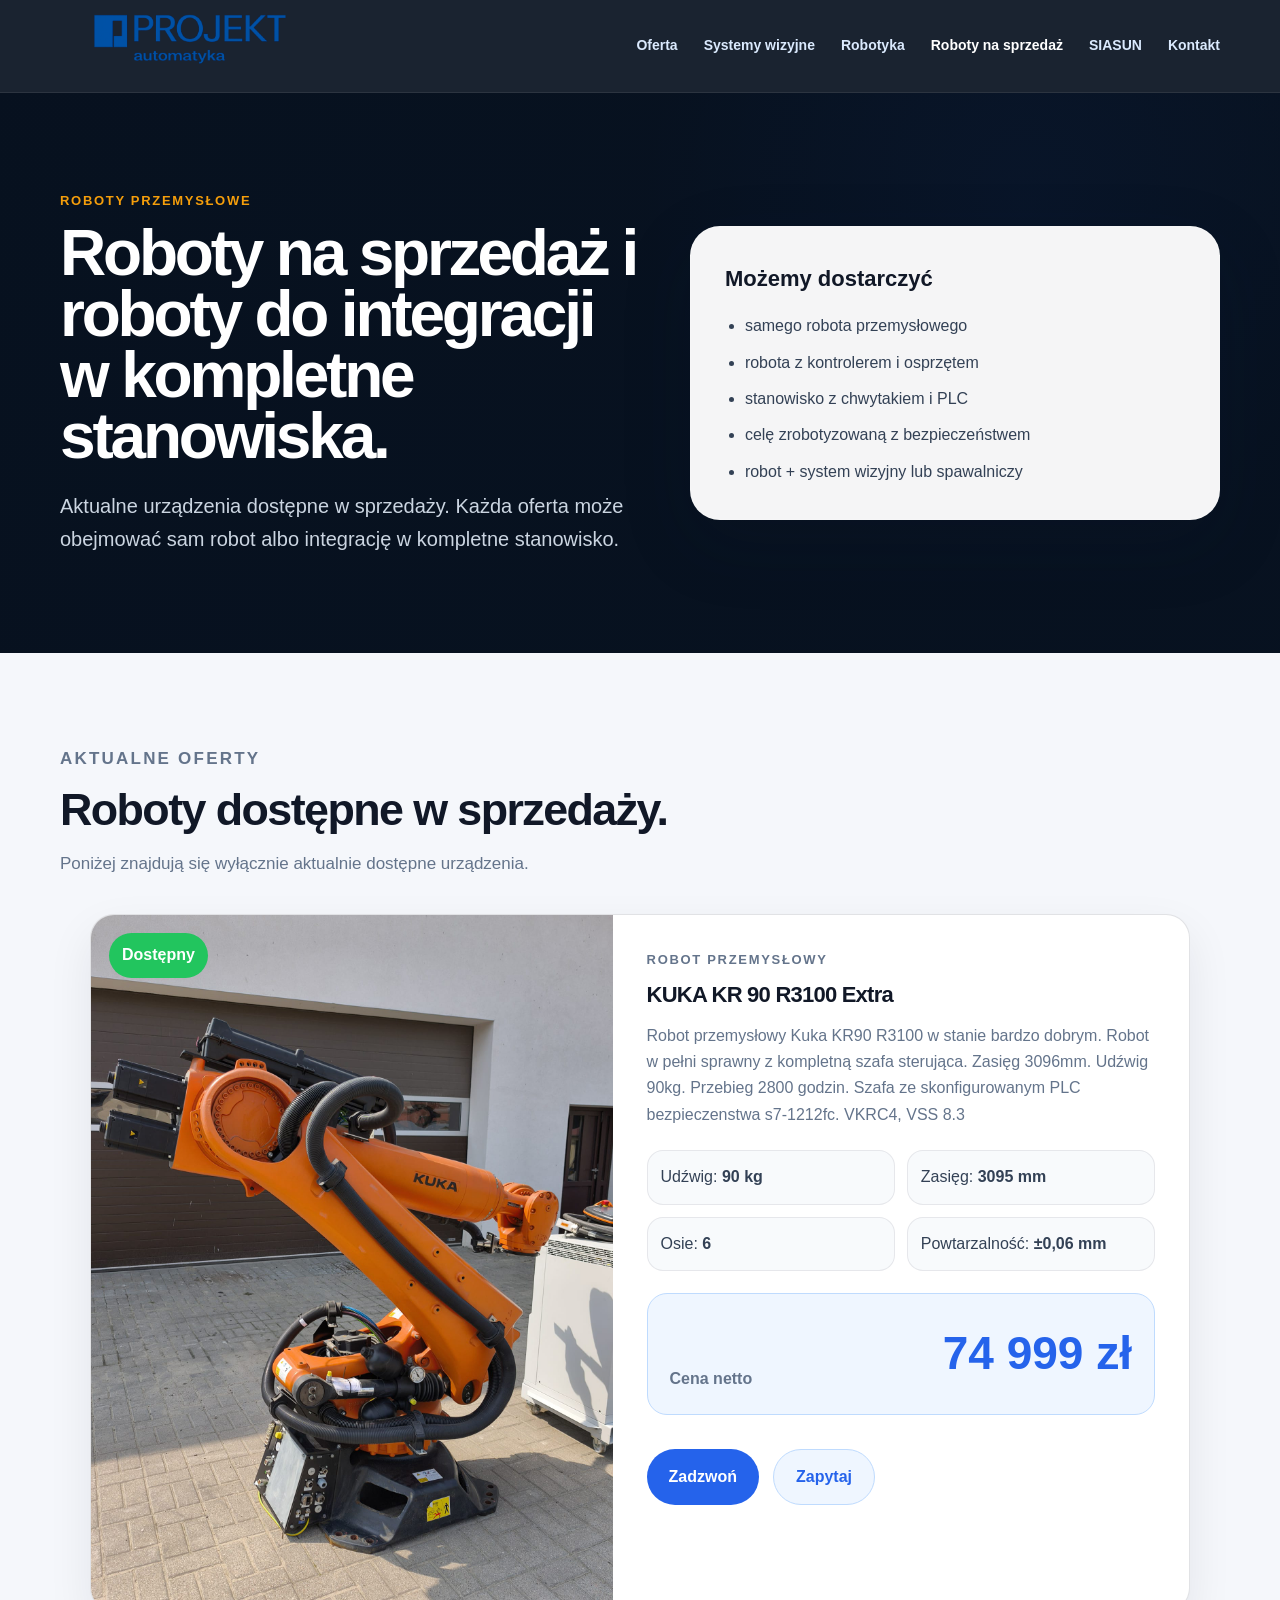
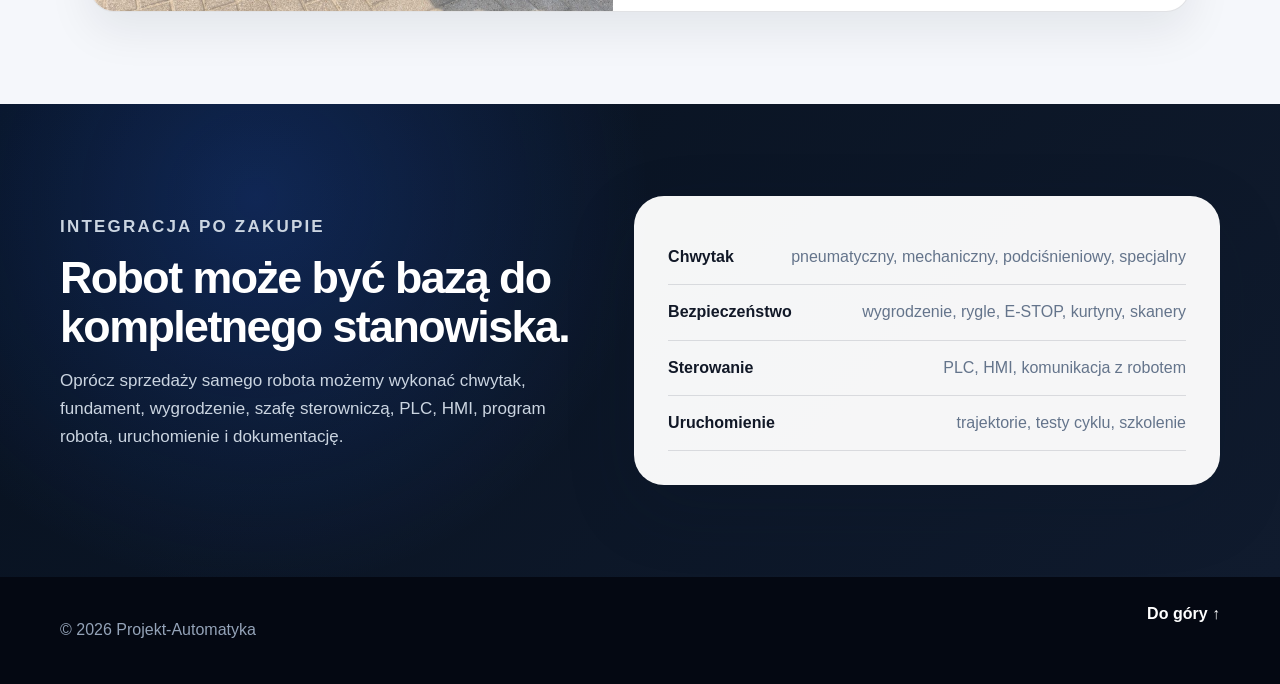
==== roboty.html @ c21eab62 "Pierwsza wersja strony" ====
<!DOCTYPE html>
<html lang="pl">
<head>
  <meta charset="UTF-8" />
  <meta name="viewport" content="width=device-width, initial-scale=1.0" />
  <title>Roboty na sprzedaż | KUKA KR 90 R3100 Extra | Projekt-Automatyka</title>
  <meta name="description" content="Roboty przemysłowe na sprzedaż i integracja robotów w kompletne stanowiska. KUKA KR 90 R3100 Extra 74 999 zł netto." />
  <link rel="stylesheet" href="css/main-v6.css" />
</head>

<body>
<header class="site-header">
  <div class="container header-inner">
    <a class="brand-new" href="index.html">
      <img src="img/logo-projekt-automatyka.png" alt="Projekt-Automatyka">
    </a>

    <button class="menu-button" aria-label="Menu" aria-expanded="false">
      <span></span>
      <span></span>
      <span></span>
    </button>

    <nav class="main-nav">
      <a class="" href="index.html#oferta">Oferta</a>
      <a class="" href="systemy-wizyjne.html">Systemy wizyjne</a>
      <a class="" href="robotyka.html">Robotyka</a>
      <a class="active" href="roboty.html">Roboty na sprzedaż</a>
      <a class="" href="siasun.html">SIASUN</a>
      <a class="" href="index.html#kontakt">Kontakt</a>
    </nav>
  </div>
</header>

<main id="start">
  <section class="subhero">
    <div class="container subhero-grid">
      <div>
        <p class="label">Roboty przemysłowe</p>
        <h1>Roboty na sprzedaż i roboty do integracji w kompletne stanowiska.</h1>
        <p class="hero-text">
          Aktualne urządzenia dostępne w sprzedaży. Każda oferta może obejmować sam robot albo integrację w kompletne stanowisko.
        </p>
      </div>

      <div class="subhero-card">
        <p class="panel-title">Możemy dostarczyć</p>
        <ul>
          <li>samego robota przemysłowego</li>
          <li>robota z kontrolerem i osprzętem</li>
          <li>stanowisko z chwytakiem i PLC</li>
          <li>celę zrobotyzowaną z bezpieczeństwem</li>
          <li>robot + system wizyjny lub spawalniczy</li>
        </ul>
      </div>
    </div>
  </section>

  <section class="section" id="lista-robotow">
    <div class="container">
      <div class="section-intro">
        <p class="label">Aktualne oferty</p>
        <h2>Roboty dostępne w sprzedaży.</h2>
        <p>
          Poniżej znajdują się wyłącznie aktualnie dostępne urządzenia.
        </p>
      </div>

      <div class="robot-market-grid">
        <article class="robot-card featured">
          <div class="robot-card-image">
            <img src="img/kuka-kr90-r3100.jpeg" alt="KUKA KR 90 R3100 Extra">
            <span class="badge">Dostępny</span>
          </div>
          <div class="robot-card-content">
            <p class="label">Robot przemysłowy</p>
            <h3>KUKA KR 90 R3100 Extra</h3>
            <p>
              Robot przemysłowy Kuka KR90 R3100 w stanie bardzo dobrym.

              Robot w pełni sprawny z kompletną szafa sterująca.
              Zasięg 3096mm. Udźwig 90kg.
              Przebieg 2800 godzin.
              Szafa ze skonfigurowanym PLC bezpieczenstwa s7-1212fc.
              VKRC4, VSS 8.3
            </p>

            <div class="mini-specs">
              <span>Udźwig: <strong>90 kg</strong></span>
              <span>Zasięg: <strong>3095 mm</strong></span>
              <span>Osie: <strong>6</strong></span>
              <span>Powtarzalność: <strong>±0,06 mm</strong></span>
            </div>

            <div class="robot-price">
              <span>Cena netto</span>
              <strong>74 999 zł</strong>
            </div>

            <div class="hero-actions">
              <a class="button button-primary" href="tel:+48660484533">Zadzwoń</a>
              <a class="button button-outline-dark" href="mailto:zwolicki@projekt-automatyka.pl?subject=KUKA%20KR90%20R3100%20Extra">Zapytaj</a>
            </div>
          </div>
        </article>
      </div>
    </div>
  </section>

  <section class="section section-dark">
    <div class="container split">
      <div>
        <p class="label">Integracja po zakupie</p>
        <h2>Robot może być bazą do kompletnego stanowiska.</h2>
        <p>
          Oprócz sprzedaży samego robota możemy wykonać chwytak, fundament, wygrodzenie,
          szafę sterowniczą, PLC, HMI, program robota, uruchomienie i dokumentację.
        </p>
      </div>

      <div class="feature-list">
        <div><strong>Chwytak</strong><span>pneumatyczny, mechaniczny, podciśnieniowy, specjalny</span></div>
        <div><strong>Bezpieczeństwo</strong><span>wygrodzenie, rygle, E-STOP, kurtyny, skanery</span></div>
        <div><strong>Sterowanie</strong><span>PLC, HMI, komunikacja z robotem</span></div>
        <div><strong>Uruchomienie</strong><span>trajektorie, testy cyklu, szkolenie</span></div>
      </div>
    </div>
  </section>

</main>

<footer class="footer">
    <div class="container footer-inner">
      <p>© 2026 Projekt-Automatyka</p>
      <a href="#start">Do góry ↑</a>
    </div>
  </footer>

  <script src="js/main.js"></script>
</body>
</html>
---- css/main-v6.css ----
/* Projekt-Automatyka — style.css */

:root {
  --dark: #07111f;
  --dark-2: #0d1b2f;
  --blue: #2563eb;
  --blue-2: #38bdf8;
  --orange: #f59e0b;
  --bg: #f5f7fb;
  --text: #111827;
  --muted: #64748b;
  --white: #ffffff;
  --border: rgba(15, 23, 42, 0.12);
  --shadow: 0 24px 70px rgba(15, 23, 42, 0.16);
  --radius: 24px;
}

* {
  box-sizing: border-box;
}

html {
  scroll-behavior: smooth;
}

body {
  margin: 0;
  font-family: Arial, Helvetica, sans-serif;
  color: var(--text);
  background: var(--bg);
  line-height: 1.65;
}

img {
  max-width: 100%;
}

a {
  color: inherit;
}

.container {
  width: min(1160px, calc(100% - 40px));
  margin: 0 auto;
}

.site-header {
  position: sticky;
  top: 0;
  z-index: 50;
  background: rgba(7, 17, 31, 0.92);
  backdrop-filter: blur(16px);
  border-bottom: 1px solid rgba(255,255,255,0.08);
}

.header-inner {
  min-height: 76px;
  display: flex;
  justify-content: space-between;
  align-items: center;
  gap: 24px;
}
.site-header {
  position: sticky;
  top: 0;
  z-index: 100;
  background: rgba(7,17,31,0.92);
  backdrop-filter: blur(16px);
  border-bottom: 1px solid rgba(255,255,255,0.08);
}

.header-inner {
  height: 92px;
  display: flex;
  align-items: center;
  justify-content: space-between;
}

.brand-new {
  display: flex;
  align-items: center;
  text-decoration: none;
}

.brand-new img {
  width: 260px;
  height: auto;
  display: block;
  object-fit: contain;
}

.main-nav {
  display: flex;
  align-items: center;
  gap: 42px;
}

.main-nav a {
  color: white;
  text-decoration: none;
  font-size: 18px;
  font-weight: 800;
  transition: opacity 0.2s ease;
}

.main-nav a:hover {
  opacity: 0.7;
}

.brand-logo {
  width: 86px;
  height: auto;
  display: block;
  object-fit: contain;
}

.brand-copy {
  display: grid;
  line-height: 1.1;
}

.brand-copy strong {
  font-size: 24px;
  font-weight: 900;
}

.brand-copy small {
  margin-top: 8px;
  color: #a7b4c8;
  font-size: 15px;
}

.brand-logo {
  width: 52px;
  height: 52px;
  object-fit: contain;
  display: block;
}

.brand strong {
  display: block;
  line-height: 1.1;
  font-size: 18px;
}

.brand small {
  display: block;
  margin-top: 4px;
  color: #a7b4c8;
  font-size: 12px;
}

.main-nav {
  display: flex;
  gap: 26px;
  align-items: center;
}

.main-nav a {
  color: #dbeafe;
  text-decoration: none;
  font-weight: 800;
  font-size: 14px;
}

.main-nav a:hover {
  color: var(--white);
}

.menu-button {
  display: none;
  border: 0;
  background: transparent;
  cursor: pointer;
}

.menu-button span {
  display: block;
  width: 28px;
  height: 2px;
  margin: 6px 0;
  background: var(--white);
}

.hero {
  min-height: calc(100vh - 92px);
  display: flex;
  align-items: center;
  padding: 40px 0 80px;

  background:
    linear-gradient(rgba(7,17,31,0.82), rgba(7,17,31,0.92)),
    url("../img/hero-bg.jpg");

  background-size: cover;
  background-position: center;
  color: white;
}

.hero-grid {
  display: grid;
  grid-template-columns: minmax(0, 1.15fr) minmax(320px, 0.85fr);
  gap: 46px;
  align-items: center;
}

.label {
  margin: 0 0 12px;
  color: var(--orange);
  font-size: 13px;
  font-weight: 900;
  letter-spacing: 0.13em;
  text-transform: uppercase;
}

h1, h2, h3 {
  margin: 0;
  line-height: 1.08;
  letter-spacing: -0.035em;
}

h1 {
  max-width: 900px;
  font-size: clamp(54px, 5vw, 92px);
  line-height: 0.95;
  letter-spacing: -0.05em;
}

h2 {
  font-size: clamp(30px, 3.5vw, 48px);
}

h3 {
  font-size: 22px;
}

.hero-text {
  max-width: 760px;
  margin: 24px 0 0;
  color: #cbd5e1;
  font-size: 20px;
}

.hero-actions {
  display: flex;
  flex-wrap: wrap;
  gap: 14px;
  margin-top: 34px;
}

.button {
  display: inline-flex;
  align-items: center;
  justify-content: center;
  min-height: 50px;
  padding: 14px 22px;
  border-radius: 999px;
  text-decoration: none;
  font-weight: 900;
  transition: transform 0.2s ease, background 0.2s ease;
}

.button:hover {
  transform: translateY(-2px);
}

.button-primary {
  background: var(--blue);
  color: var(--white);
}

.button-primary:hover {
  background: #1d4ed8;
}

.button-outline {
  color: var(--white);
  border: 1px solid rgba(255,255,255,0.22);
  background: rgba(255,255,255,0.08);
}

.button-outline-dark {
  color: var(--blue);
  border: 1px solid #bfdbfe;
  background: #eff6ff;
}

.hero-metrics {
  display: grid;
  grid-template-columns: repeat(3, 1fr);
  gap: 14px;
  margin-top: 42px;
}

.hero-metrics div {
  padding: 18px;
  border-radius: 18px;
  background: rgba(255,255,255,0.08);
  border: 1px solid rgba(255,255,255,0.1);
}

.hero-metrics strong {
  display: block;
  color: var(--white);
}

.hero-metrics span {
  display: block;
  margin-top: 4px;
  color: #a7b4c8;
  font-size: 13px;
}

.hero-panel {
  position: relative;
  padding: 34px;
  border-radius: var(--radius);
  background: rgba(255,255,255,0.96);
  color: var(--text);
  box-shadow: var(--shadow);
  overflow: hidden;
}

.hero-panel::before {
  content: "";
  position: absolute;
  inset: 0 0 auto;
  height: 6px;
  background: linear-gradient(90deg, var(--blue), var(--blue-2), var(--orange));
}

.panel-title {
  margin: 0 0 16px;
  font-size: 22px;
  font-weight: 900;
}

.hero-panel ul {
  margin: 0;
  padding-left: 20px;
  color: #334155;
}

.hero-panel li + li {
  margin-top: 10px;
}

.section {
  padding: 92px 0;
}

.section-dark {
  color: var(--white);
  background:
    radial-gradient(circle at 20% 20%, rgba(37,99,235,0.25), transparent 36%),
    linear-gradient(135deg, #07111f, #101b2e);
}

.section-intro {
  max-width: 860px;
  margin-bottom: 36px;
}

.section-intro p,
.split p,
.partner p,
.contact-grid p {
  color: var(--muted);
  font-size: 17px;
}

.section-dark .split p {
  color: #cbd5e1;
}

.service-grid {
  display: grid;
  grid-template-columns: repeat(3, 1fr);
  gap: 22px;
}

.service-card {
  padding: 28px;
  border-radius: var(--radius);
  background: var(--white);
  border: 1px solid var(--border);
  box-shadow: 0 18px 45px rgba(15, 23, 42, 0.08);
}

.service-card span {
  display: inline-flex;
  width: 42px;
  height: 42px;
  align-items: center;
  justify-content: center;
  border-radius: 14px;
  background: #eff6ff;
  color: var(--blue);
  font-weight: 900;
  margin-bottom: 18px;
}

.service-card h3 {
  margin-bottom: 12px;
  color: #0f172a;
}

.service-card p {
  margin: 0;
  color: var(--muted);
}

.split,
.partner,
.contact-grid {
  display: grid;
  grid-template-columns: 0.95fr 1.05fr;
  gap: 44px;
  align-items: center;
}

.gallery {
  display: grid;
  grid-template-columns: repeat(2, 1fr);
  gap: 18px;
}

.gallery figure {
  margin: 0;
  position: relative;
  overflow: hidden;
  min-height: 230px;
  border-radius: 22px;
  background: rgba(255,255,255,0.08);
  border: 1px solid rgba(255,255,255,0.12);
}

.gallery img {
  width: 100%;
  height: 250px;
  display: block;
  object-fit: cover;
}

.gallery img[src$='.jpg'] {
  background: #172033;
}

.gallery figcaption {
  position: absolute;
  left: 14px;
  right: 14px;
  bottom: 14px;
  padding: 10px 12px;
  border-radius: 14px;
  background: rgba(7,17,31,0.78);
  color: var(--white);
  font-weight: 800;
  font-size: 14px;
  backdrop-filter: blur(12px);
}

.partner {
  padding: 40px;
  border-radius: 30px;
  background: var(--white);
  border: 1px solid var(--border);
  box-shadow: var(--shadow);
}

.partner-logo-box {
  width: 100%;
  max-width: 100%;

  min-height: unset;

  display: flex;
  flex-direction: column;
  align-items: center;
  justify-content: center;

  text-align: center;

  padding: 24px;

  border-radius: 24px;

  background:
    linear-gradient(
      135deg,
      rgba(37,99,235,0.08),
      rgba(14,165,233,0.12)
    ),
    #f8fafc;

  border: 1px dashed rgba(37,99,235,0.35);

  overflow: hidden;
}

.partner-logo-box img {
  width: 100%;
  max-width: 320px;

  height: auto;
  object-fit: contain;

  display: block;
}

.partner-logo-box span {
  display: block;
  color: var(--muted);
  font-size: 14px;
}

.contact-section {
  color: var(--white);
  background:
    linear-gradient(rgba(7,17,31,0.92), rgba(7,17,31,0.92)),
    linear-gradient(135deg, var(--dark), var(--dark-2));
}

.contact-card {
  padding: 34px;
  border-radius: var(--radius);
  background: var(--white);
  color: var(--text);
  box-shadow: var(--shadow);
}

.contact-card p {
  margin: 8px 0;
  color: #334155;
}

.contact-links {
  display: grid;
  gap: 8px;
  margin-top: 22px;
}

.contact-links a {
  color: var(--blue);
  font-weight: 900;
  text-decoration: none;
}

.footer {
  padding: 24px 0;
  background: #040812;
  color: #94a3b8;
}

.footer-inner {
  display: flex;
  justify-content: space-between;
  gap: 18px;
}

.footer a {
  color: var(--white);
  font-weight: 800;
  text-decoration: none;
}

code {
  padding: 2px 6px;
  border-radius: 6px;
  background: rgba(255,255,255,0.1);
}

@media (max-width: 920px) {
  .hero-grid,
  .split,
  .partner,
  .contact-grid {
    grid-template-columns: 1fr;
  }

  .service-grid {
    grid-template-columns: repeat(2, 1fr);
  }

  .hero {
    min-height: auto;
    padding: 90px 0;
  }
}

@media (max-width: 720px) {
  .menu-button {
    display: block;
  }

  .main-nav {
    position: absolute;
    top: 76px;
    left: 20px;
    right: 20px;
    display: none;
    flex-direction: column;
    align-items: stretch;
    gap: 0;
    padding: 12px;
    border-radius: 18px;
    background: #07111f;
    border: 1px solid rgba(255,255,255,0.1);
  }

  .main-nav.is-open {
    display: flex;
  }

  .main-nav a {
    padding: 13px 12px;
  }

  .hero-metrics,
  .service-grid,
  .gallery {
    grid-template-columns: 1fr;
  }

  .section {
    padding: 68px 0;
  }

  .gallery img {
    height: 220px;
  }

  .footer-inner {
    flex-direction: column;
  }
}
@media (max-width: 720px) {
  .brand-logo {
    width: 70px;
  }

  .brand-copy strong {
    font-size: 18px;
  }

  .brand-copy small {
    font-size: 12px;
  }
}

.header-inner {
  min-height: 82px;
}

@media (max-width: 720px) {
  .brand-logo-new {
    width: 145px;
  }
}
@media (max-width: 720px) {

  .partner-logo-box {
    padding: 18px;
  }

  .partner-logo-box img {
    max-width: 240px;
  }

}
* {
  box-sizing: border-box;
}

/* ===== Rozbudowa: podstrony Robotyka / SIASUN ===== */

.inline-actions {
  display: flex;
  flex-wrap: wrap;
  gap: 14px;
  margin-top: 26px;
}

.subhero {
  min-height: 560px;
  display: flex;
  align-items: center;
  padding: 90px 0;
  color: var(--white);
  background:
    linear-gradient(rgba(7,17,31,0.88), rgba(7,17,31,0.94)),
    radial-gradient(circle at 80% 20%, rgba(37,99,235,0.42), transparent 34%),
    linear-gradient(135deg, var(--dark), var(--dark-2));
}

.subhero-grid {
  display: grid;
  grid-template-columns: minmax(0, 1.05fr) minmax(320px, 0.95fr);
  gap: 44px;
  align-items: center;
}

.subhero-card,
.siasun-hero-logo {
  border-radius: 30px;
  background: rgba(255,255,255,0.96);
  color: var(--text);
  box-shadow: var(--shadow);
  padding: 34px;
  border: 1px solid rgba(255,255,255,0.12);
}

.subhero-card h3 {
  margin-bottom: 18px;
}

.subhero-card ul {
  margin: 0;
  padding-left: 20px;
  color: #334155;
}

.subhero-card li + li {
  margin-top: 10px;
}

.siasun-hero-logo {
  min-height: 300px;
  display: grid;
  place-items: center;
  text-align: center;
  background:
    linear-gradient(135deg, rgba(37,99,235,0.08), rgba(14,165,233,0.16)),
    #f8fafc;
  border: 1px dashed rgba(37,99,235,0.35);
}

.siasun-hero-logo img {
  width: min(420px, 100%);
  height: auto;
  object-fit: contain;
}

.siasun-hero-logo span {
  color: var(--muted);
  font-weight: 700;
}

.compact {
  margin-bottom: 0;
}

.process-grid {
  display: grid;
  grid-template-columns: 0.85fr 1.15fr;
  gap: 42px;
  align-items: start;
}

.steps {
  display: grid;
  grid-template-columns: repeat(2, 1fr);
  gap: 20px;
}

.steps article,
.wide-card,
.cta-box {
  background: var(--white);
  border: 1px solid var(--border);
  border-radius: var(--radius);
  box-shadow: 0 18px 45px rgba(15, 23, 42, 0.08);
  padding: 28px;
}

.steps span {
  display: inline-flex;
  width: 42px;
  height: 42px;
  align-items: center;
  justify-content: center;
  border-radius: 14px;
  background: #eff6ff;
  color: var(--blue);
  font-weight: 900;
  margin-bottom: 16px;
}

.steps p,
.wide-card p,
.cta-box p {
  color: var(--muted);
}

.sale-card {
  display: grid;
  grid-template-columns: minmax(280px, 0.95fr) minmax(0, 1.05fr);
  gap: 0;
  overflow: hidden;
  border-radius: 30px;
  background: var(--white);
  color: var(--text);
  box-shadow: var(--shadow);
}

.sale-image {
  min-height: 460px;
  background:
    linear-gradient(135deg, rgba(37,99,235,0.16), rgba(14,165,233,0.10)),
    #dbeafe;
}

.sale-image img {
  width: 100%;
  height: 100%;
  min-height: 460px;
  display: block;
  object-fit: cover;
}

.sale-content {
  padding: 38px;
}

.sale-content p {
  color: var(--muted);
}

.spec-list {
  display: grid;
  gap: 10px;
  margin: 24px 0;
}

.spec-list div,
.feature-list div {
  display: flex;
  justify-content: space-between;
  gap: 18px;
  padding: 14px 0;
  border-bottom: 1px solid rgba(15, 23, 42, 0.12);
}

.spec-list strong,
.feature-list strong {
  color: var(--text);
}

.spec-list span,
.feature-list span {
  color: var(--muted);
  text-align: right;
}

.price-row {
  display: flex;
  align-items: end;
  justify-content: space-between;
  gap: 20px;
  margin-top: 24px;
  padding: 22px;
  border-radius: 20px;
  background: #eff6ff;
  border: 1px solid #bfdbfe;
}

.price-row span {
  color: var(--muted);
  font-weight: 800;
}

.price-row strong {
  color: var(--blue);
  font-size: clamp(28px, 4vw, 42px);
  line-height: 1;
}

.cards-2 {
  display: grid;
  grid-template-columns: repeat(2, 1fr);
  gap: 22px;
}

.feature-list {
  padding: 34px;
  border-radius: 30px;
  background: rgba(255,255,255,0.96);
  box-shadow: var(--shadow);
}

.cta-box {
  display: flex;
  align-items: center;
  justify-content: space-between;
  gap: 30px;
}

.cta-box div {
  max-width: 760px;
}

.partner-home {
  align-items: center;
}

@media (max-width: 920px) {
  .subhero-grid,
  .process-grid,
  .sale-card,
  .cards-2 {
    grid-template-columns: 1fr;
  }

  .sale-image,
  .sale-image img {
    min-height: 320px;
  }

  .cta-box {
    flex-direction: column;
    align-items: flex-start;
  }
}

@media (max-width: 720px) {
  .subhero {
    min-height: auto;
    padding: 70px 0;
  }

  .steps {
    grid-template-columns: 1fr;
  }

  .sale-content {
    padding: 26px;
  }

  .spec-list div,
  .feature-list div,
  .price-row {
    flex-direction: column;
    align-items: flex-start;
  }

  .spec-list span,
  .feature-list span {
    text-align: left;
  }

  .siasun-hero-logo {
    min-height: 220px;
  }

  .siasun-hero-logo img {
    max-width: 260px;
  }
}


/* ===== Wersja PRO: Robotyka + SIASUN ===== */

.main-nav a.active {
  color: #ffffff;
  opacity: 1;
}

.model-pills {
  display: flex;
  flex-wrap: wrap;
  gap: 10px;
  margin: 24px 0 0;
}

.model-pills span {
  padding: 9px 13px;
  border-radius: 999px;
  color: #0f172a;
  background: #eff6ff;
  border: 1px solid #bfdbfe;
  font-weight: 900;
  font-size: 13px;
}

.robotyka-hero,
.siasun-page-hero {
  background:
    linear-gradient(rgba(7,17,31,0.88), rgba(7,17,31,0.94)),
    radial-gradient(circle at 80% 20%, rgba(37,99,235,0.42), transparent 34%),
    url("../img/hero-bg.jpg"),
    linear-gradient(135deg, var(--dark), var(--dark-2));
  background-size: cover;
  background-position: center;
}

.applications-grid {
  display: grid;
  grid-template-columns: repeat(3, 1fr);
  gap: 22px;
}

.app-card {
  padding: 28px;
  border-radius: var(--radius);
  background: var(--white);
  border: 1px solid var(--border);
  box-shadow: 0 18px 45px rgba(15, 23, 42, 0.08);
}

.app-card > span,
.model-section-heading > span {
  display: inline-flex;
  width: 44px;
  height: 44px;
  align-items: center;
  justify-content: center;
  border-radius: 15px;
  background: #eff6ff;
  color: var(--blue);
  font-weight: 900;
  flex-shrink: 0;
}

.app-card h3 {
  margin: 18px 0 12px;
}

.app-card p {
  color: var(--muted);
}

.app-card ul {
  margin: 18px 0 0;
  padding: 0;
  list-style: none;
  display: grid;
  gap: 8px;
}

.app-card li {
  color: #334155;
  padding-left: 20px;
  position: relative;
}

.app-card li::before {
  content: "✓";
  position: absolute;
  left: 0;
  color: var(--blue);
  font-weight: 900;
}

.premium-sale-card {
  border: 1px solid rgba(255,255,255,0.14);
}

.sale-note {
  margin-top: 18px;
  padding: 16px;
  border-radius: 18px;
  background: #f8fafc;
  border: 1px solid var(--border);
  color: #334155;
}

.model-section {
  margin-top: 26px;
  padding: 30px;
  border-radius: 30px;
  background: var(--white);
  border: 1px solid var(--border);
  box-shadow: 0 18px 45px rgba(15, 23, 42, 0.08);
}

.highlighted-model-section {
  background:
    linear-gradient(135deg, rgba(37,99,235,0.08), rgba(245,158,11,0.07)),
    var(--white);
  border-color: rgba(37,99,235,0.22);
}

.model-section-heading {
  display: flex;
  gap: 18px;
  align-items: flex-start;
  margin-bottom: 22px;
}

.model-section-heading h3 {
  margin: 0 0 8px;
  font-size: 28px;
}

.model-section-heading p {
  margin: 0;
  color: var(--muted);
}

.model-table {
  display: grid;
  grid-template-columns: repeat(2, 1fr);
  gap: 12px;
}

.model-table article {
  display: grid;
  grid-template-columns: 1.2fr 0.8fr 0.8fr;
  gap: 12px;
  align-items: center;
  padding: 16px;
  border-radius: 18px;
  background: #f8fafc;
  border: 1px solid rgba(15,23,42,0.08);
}

.model-table strong {
  color: #0f172a;
}

.model-table span {
  color: var(--muted);
  font-weight: 700;
}

.industry-grid {
  display: grid;
  grid-template-columns: 0.8fr 1.2fr;
  gap: 42px;
  align-items: start;
}

.industry-cards {
  display: grid;
  grid-template-columns: repeat(2, 1fr);
  gap: 18px;
}

.industry-cards article {
  padding: 24px;
  border-radius: 22px;
  background: var(--white);
  border: 1px solid var(--border);
  box-shadow: 0 18px 45px rgba(15, 23, 42, 0.08);
}

.industry-cards p {
  color: var(--muted);
}

@media (max-width: 1020px) {
  .applications-grid,
  .model-table,
  .industry-grid,
  .industry-cards {
    grid-template-columns: 1fr;
  }

  .model-table article {
    grid-template-columns: 1fr;
  }
}

@media (max-width: 720px) {
  .model-section {
    padding: 22px;
  }

  .model-section-heading {
    flex-direction: column;
  }

  .model-section-heading h3 {
    font-size: 24px;
  }

  .app-card {
    padding: 24px;
  }
}


/* ===== v5: SIASUN, roboty na sprzedaż, systemy wizyjne ===== */

.main-nav a.active {
  color: #fff;
  opacity: 1;
}

.model-family-grid,
.robot-market-grid {
  display: grid;
  grid-template-columns: repeat(2, 1fr);
  gap: 22px;
}

.model-family-grid article,
.robot-card,
.welding-card {
  background: var(--white);
  border: 1px solid var(--border);
  border-radius: var(--radius);
  box-shadow: 0 18px 45px rgba(15, 23, 42, 0.08);
}

.model-family-grid article {
  padding: 30px;
}

.model-family-grid h3 {
  margin-bottom: 12px;
  color: #0f172a;
}

.model-family-grid p {
  color: var(--muted);
}

.model-family-grid strong {
  display: block;
  margin-top: 18px;
  color: var(--blue);
}

.model-family-grid span {
  display: block;
  margin-top: 6px;
  color: #334155;
  font-weight: 800;
}

.section-feature {
  background: #eaf0f8;
}

.featured-robot {
  display: grid;
  grid-template-columns: 1.05fr 0.95fr;
  gap: 38px;
  align-items: center;
}

.featured-robot-image,
.featured-robot-content {
  border-radius: 30px;
  overflow: hidden;
  background: var(--white);
  border: 1px solid var(--border);
  box-shadow: var(--shadow);
}

.featured-robot-image img {
  width: 100%;
  height: 100%;
  min-height: 520px;
  object-fit: cover;
  display: block;
}

.featured-robot-content {
  padding: 38px;
}

.featured-robot-content p {
  color: var(--muted);
}

.clean-spec {
  margin: 26px 0;
}

.use-cases {
  display: flex;
  flex-wrap: wrap;
  gap: 10px;
  margin: 22px 0 28px;
}

.use-cases span {
  padding: 9px 13px;
  border-radius: 999px;
  background: #eff6ff;
  border: 1px solid #bfdbfe;
  color: #1e3a8a;
  font-weight: 900;
  font-size: 13px;
}

.welding-grid {
  display: grid;
  grid-template-columns: 1.05fr 0.95fr;
  gap: 24px;
  align-items: stretch;
}

.welding-card {
  padding: 30px;
}

.welding-card.visual {
  padding: 0;
  overflow: hidden;
}

.welding-card.visual img {
  width: 100%;
  height: 100%;
  min-height: 420px;
  object-fit: cover;
  display: block;
}

.check-list {
  list-style: none;
  padding: 0;
  margin: 18px 0 28px;
  display: grid;
  gap: 12px;
}

.check-list li {
  position: relative;
  padding-left: 28px;
  color: #334155;
}

.check-list li::before {
  content: "✓";
  position: absolute;
  left: 0;
  color: var(--blue);
  font-weight: 900;
}

.welding-functions {
  display: grid;
  grid-template-columns: repeat(4, 1fr);
  gap: 18px;
  margin-top: 24px;
}

.welding-functions article {
  padding: 24px;
  border-radius: 22px;
  background: var(--white);
  border: 1px solid var(--border);
  box-shadow: 0 18px 45px rgba(15, 23, 42, 0.08);
}

.welding-functions p {
  color: var(--muted);
}

.robot-card {
  overflow: hidden;
}

.robot-card.featured {
  grid-column: span 2;
  display: grid;
  grid-template-columns: 0.95fr 1.05fr;
}

.robot-card-image {
  position: relative;
  min-height: 420px;
  background: #dbeafe;
}

.robot-card-image img {
  width: 100%;
  height: 100%;
  min-height: 420px;
  object-fit: cover;
  display: block;
}

.robot-card-content {
  padding: 34px;
}

.robot-card-content p {
  color: var(--muted);
}

.badge {
  position: absolute;
  top: 18px;
  left: 18px;
  padding: 9px 13px;
  border-radius: 999px;
  background: #22c55e;
  color: white;
  font-weight: 900;
}

.mini-specs {
  display: grid;
  grid-template-columns: repeat(2, 1fr);
  gap: 12px;
  margin: 22px 0;
}

.mini-specs span {
  padding: 13px;
  border-radius: 16px;
  background: #f8fafc;
  color: #334155;
  border: 1px solid rgba(15,23,42,0.08);
}

.robot-price {
  display: flex;
  align-items: end;
  justify-content: space-between;
  gap: 18px;
  padding: 22px;
  border-radius: 20px;
  background: #eff6ff;
  border: 1px solid #bfdbfe;
}

.robot-price span {
  color: var(--muted);
  font-weight: 900;
}

.robot-price strong {
  color: var(--blue);
  font-size: clamp(30px, 4vw, 46px);
}

.empty-slot {
  display: grid;
  place-items: center;
  border: 1px dashed rgba(37,99,235,0.35);
  background:
    linear-gradient(135deg, rgba(37,99,235,0.08), rgba(14,165,233,0.12)),
    #f8fafc;
  color: var(--blue);
  font-weight: 900;
  font-size: 22px;
}

.applications-grid.detailed .app-card {
  min-height: 100%;
}

.vision-hero {
  background:
    linear-gradient(rgba(7,17,31,0.88), rgba(7,17,31,0.94)),
    radial-gradient(circle at 80% 20%, rgba(14,165,233,0.36), transparent 34%),
    linear-gradient(135deg, var(--dark), var(--dark-2));
}

@media (max-width: 1100px) {
  .welding-functions {
    grid-template-columns: repeat(2, 1fr);
  }
}

@media (max-width: 920px) {
  .model-family-grid,
  .featured-robot,
  .welding-grid,
  .robot-card.featured,
  .robot-market-grid {
    grid-template-columns: 1fr;
  }

  .robot-card.featured {
    grid-column: span 1;
  }

  .featured-robot-image img,
  .welding-card.visual img,
  .robot-card-image img,
  .robot-card-image {
    min-height: 300px;
  }
}

@media (max-width: 720px) {
  .welding-functions,
  .mini-specs {
    grid-template-columns: 1fr;
  }

  .featured-robot-content,
  .welding-card,
  .robot-card-content {
    padding: 24px;
  }

  .robot-price {
    flex-direction: column;
    align-items: flex-start;
  }
}


/* ===== v6: Vision jako główny filar + SIASUN 3D ===== */

.home-vision-flagship { background:#eef4fb; }
.home-vision-grid {
  display:grid; grid-template-columns:1fr 1fr; gap:44px; align-items:center;
}
.home-vision-image {
  position:relative; min-height:420px; border-radius:30px; overflow:hidden;
  box-shadow:var(--shadow); background:#07111f;
}
.home-vision-image img { width:100%; height:100%; min-height:420px; object-fit:cover; display:block; }
.home-vision-points { display:flex; flex-wrap:wrap; gap:10px; margin:22px 0 28px; }
.home-vision-points span {
  padding:9px 13px; border-radius:999px; background:#fff; border:1px solid #cbd5e1;
  color:#334155; font-weight:800; font-size:13px;
}

.vision-flagship .subhero-grid { align-items:stretch; }
.vision-real-example {
  position:relative; min-height:430px; border-radius:30px; overflow:hidden;
  border:1px solid rgba(255,255,255,.12); box-shadow:var(--shadow); background:#020617;
}
.vision-real-example img { width:100%; height:100%; min-height:430px; object-fit:cover; display:block; }
.vision-overlay-caption {
  position:absolute; left:20px; right:20px; bottom:20px; padding:18px 20px;
  border-radius:18px; background:rgba(7,17,31,.86); backdrop-filter:blur(12px); color:#fff;
}
.vision-overlay-caption strong,.vision-overlay-caption span { display:block; }
.vision-overlay-caption span { color:#cbd5e1; margin-top:4px; }

.vision-problem-strip { background:#eaf0f8; }
.vision-benefits {
  display:grid; grid-template-columns:repeat(4,1fr); gap:18px;
}
.vision-benefits article {
  padding:24px; border-radius:22px; background:#fff; border:1px solid var(--border);
  box-shadow:0 15px 35px rgba(15,23,42,.07);
}
.vision-benefits strong { display:block; color:var(--blue); font-size:30px; line-height:1; }
.vision-benefits span { display:block; margin-top:10px; color:var(--muted); }

.vision-showcase-grid {
  display:grid; grid-template-columns:repeat(2,1fr); gap:24px;
}
.vision-showcase-card {
  overflow:hidden; border-radius:26px; background:#fff; border:1px solid var(--border);
  box-shadow:0 18px 45px rgba(15,23,42,.08);
}
.vision-showcase-card > img { width:100%; aspect-ratio:8/5; object-fit:cover; display:block; background:#07111f; }
.vision-showcase-card > div { padding:26px; }
.vision-showcase-card > div > span {
  display:inline-flex; width:42px; height:42px; align-items:center; justify-content:center;
  border-radius:14px; background:#eff6ff; color:var(--blue); font-weight:900; margin-bottom:14px;
}
.vision-showcase-card p { color:var(--muted); }
.vision-showcase-card ul { list-style:none; padding:0; margin:18px 0 0; display:flex; flex-wrap:wrap; gap:8px; }
.vision-showcase-card li {
  padding:7px 10px; border-radius:999px; background:#f1f5f9; color:#334155; font-size:13px; font-weight:800;
}
.vision-showcase-card.text-only {
  min-height:300px; display:flex; align-items:center;
  background:linear-gradient(135deg,#fff,#eff6ff);
}

.vision-platforms { display:grid; grid-template-columns:repeat(3,1fr); gap:20px; }
.vision-platforms article {
  padding:28px; border-radius:24px; background:rgba(255,255,255,.08);
  border:1px solid rgba(255,255,255,.12);
}
.vision-platforms article.featured { background:#fff; color:#0f172a; transform:translateY(-8px); }
.vision-platforms span { color:var(--orange); font-weight:900; }
.vision-platforms p,.vision-platforms small { color:#cbd5e1; }
.vision-platforms article.featured p,.vision-platforms article.featured small { color:var(--muted); }
.vision-platforms strong,.vision-platforms small { display:block; margin-top:14px; }

.model-3d-disabled { display:none !important; }
.model-3d-section { background:#eef4fb; }
.model-3d-grid { display:grid; grid-template-columns:.8fr 1.2fr; gap:36px; align-items:center; }
.robot-model-viewer {
  width:100%; height:560px; border-radius:30px; background:#dfe9f5;
  box-shadow:var(--shadow); --poster-color:#dfe9f5;
}
.model-family-grid article { position:relative; overflow:hidden; }
.family-icon {
  width:46px; height:46px; display:grid; place-items:center; border-radius:15px;
  background:linear-gradient(135deg,var(--blue),#38bdf8); color:#fff; font-weight:900; margin-bottom:16px;
}
.model-family-grid em { display:block; margin-top:16px; color:#475569; font-style:normal; font-size:14px; }

.robot-market-grid:has(.robot-card:only-child) { grid-template-columns:1fr; }
.robot-market-grid:has(.robot-card:only-child) .robot-card.featured {
  grid-column:auto; max-width:1100px; margin:0 auto; width:100%;
}

@media (max-width:920px) {
  .home-vision-grid,.model-3d-grid { grid-template-columns:1fr; }
  .vision-benefits { grid-template-columns:repeat(2,1fr); }
  .vision-platforms { grid-template-columns:1fr; }
  .vision-platforms article.featured { transform:none; }
}
@media (max-width:720px) {
  .vision-showcase-grid,.vision-benefits { grid-template-columns:1fr; }
  .vision-real-example,.vision-real-example img { min-height:300px; }
  .home-vision-image,.home-vision-image img { min-height:300px; }
  .robot-model-viewer { height:420px; }
}
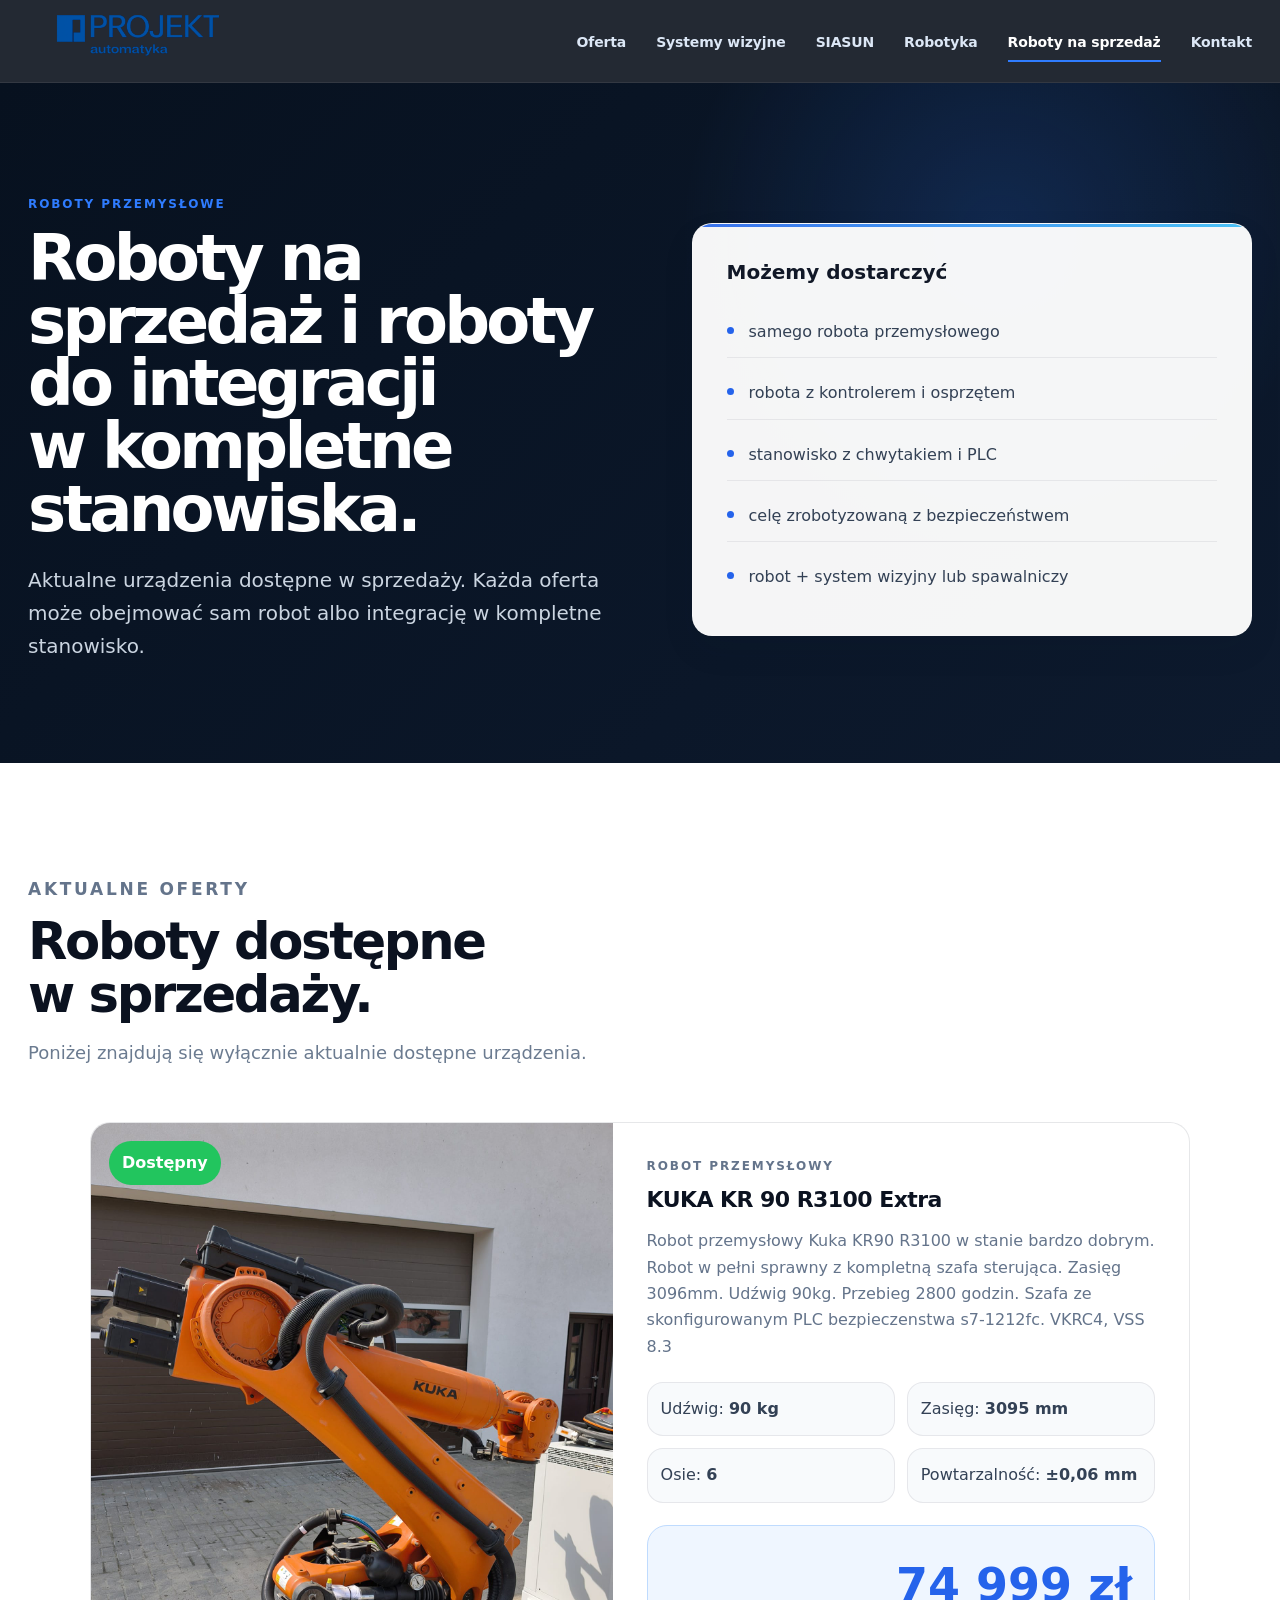
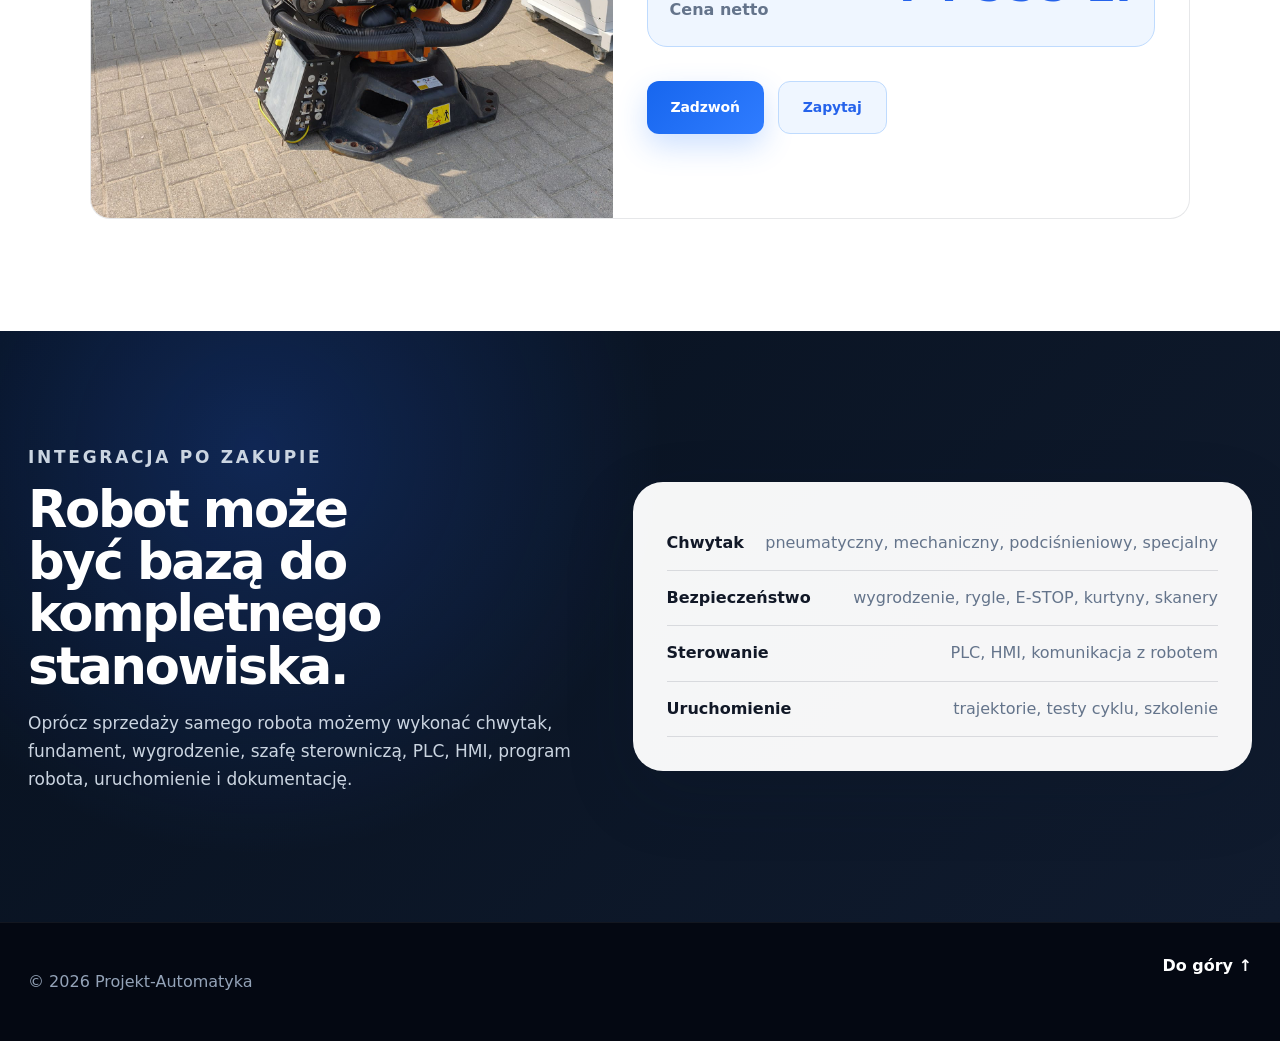
==== commit 28f2c5ed: "Przenieś SIASUN zaraz za Systemy wizyjne w menu" ====
--- a/roboty.html
+++ b/roboty.html
@@ -24,9 +24,9 @@
     <nav class="main-nav">
       <a class="" href="index.html#oferta">Oferta</a>
       <a class="" href="systemy-wizyjne.html">Systemy wizyjne</a>
+      <a class="" href="siasun.html">SIASUN</a>
       <a class="" href="robotyka.html">Robotyka</a>
       <a class="active" href="roboty.html">Roboty na sprzedaż</a>
-      <a class="" href="siasun.html">SIASUN</a>
       <a class="" href="index.html#kontakt">Kontakt</a>
     </nav>
   </div>
--- a/css/main-v6.css
+++ b/css/main-v6.css
@@ -1605,3 +1605,41 @@
   .home-vision-image,.home-vision-image img { min-height:300px; }
   .robot-model-viewer { height:420px; }
 }
+
+
+/* ===== Vision photo update ===== */
+.vision-showcase-card > img {
+  height: 260px;
+  aspect-ratio: auto;
+  object-fit: cover;
+  object-position: center;
+  transition: transform .45s ease;
+}
+.vision-showcase-card:hover > img { transform: scale(1.035); }
+.vision-photo-story { background:#f8fafc; }
+.vision-photo-mosaic {
+  display:grid;
+  grid-template-columns:1.35fr .65fr;
+  grid-template-rows:repeat(2, 245px);
+  gap:18px;
+}
+.vision-photo-mosaic figure {
+  position:relative; margin:0; border-radius:26px; overflow:hidden;
+  background:#07111f; box-shadow:0 18px 45px rgba(15,23,42,.10);
+}
+.vision-photo-mosaic .vision-photo-large { grid-row:1 / 3; }
+.vision-photo-mosaic img { width:100%; height:100%; object-fit:cover; display:block; transition:transform .5s ease; }
+.vision-photo-mosaic figure:hover img { transform:scale(1.025); }
+.vision-photo-mosaic figcaption {
+  position:absolute; left:0; right:0; bottom:0; padding:48px 24px 22px;
+  color:#fff; background:linear-gradient(transparent,rgba(2,6,23,.88));
+}
+.vision-photo-mosaic figcaption strong,.vision-photo-mosaic figcaption span { display:block; }
+.vision-photo-mosaic figcaption strong { font-size:22px; }
+.vision-photo-mosaic figcaption span { color:#dbeafe; margin-top:4px; }
+@media (max-width:720px) {
+  .vision-showcase-card > img { height:220px; }
+  .vision-photo-mosaic { grid-template-columns:1fr; grid-template-rows:none; }
+  .vision-photo-mosaic .vision-photo-large { grid-row:auto; }
+  .vision-photo-mosaic figure { height:280px; }
+}
